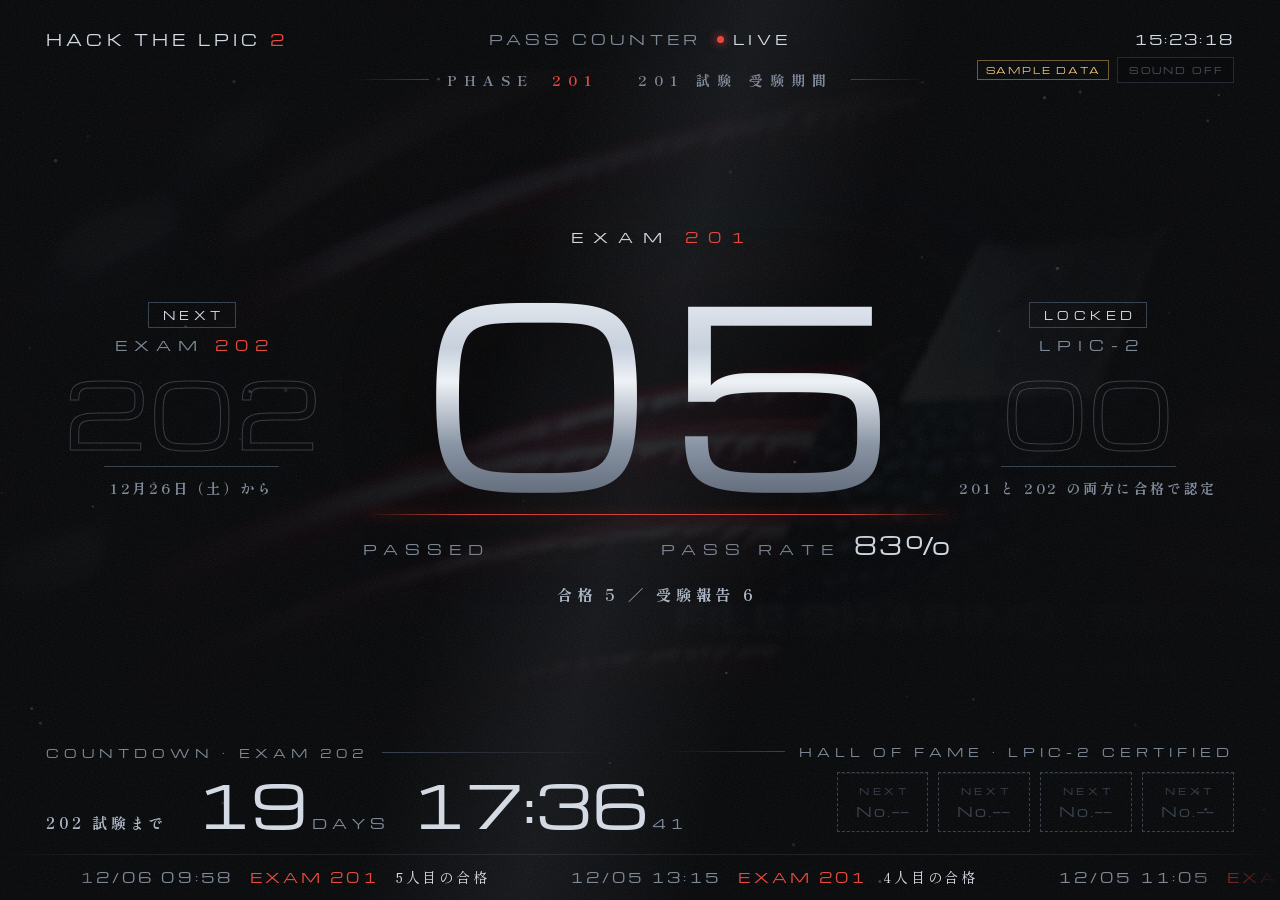
==== index.html @ f45671de "Add HACK THE LPIC 2 pass counter Co-Authored-By: Claude Opus 5.5 <noreply@anthropic.com>" ====
<!doctype html>
<html lang="ja">
<head>
<meta charset="utf-8">
<meta name="viewport" content="width=device-width,initial-scale=1">
<meta name="robots" content="noindex, nofollow">
<title>HACK THE LPIC 2 — PASS COUNTER</title>
<link rel="preconnect" href="https://fonts.googleapis.com">
<link rel="preconnect" href="https://fonts.gstatic.com" crossorigin>
<link rel="stylesheet" href="https://fonts.googleapis.com/css2?family=Michroma&family=Shippori+Mincho+B1:wght@700;800&family=Zen+Kaku+Gothic+New:wght@400;500;700&display=swap">
<link rel="stylesheet" href="style.css">
</head>
<body>
<div class="bg" id="bgA"></div><div class="bg" id="bgB"></div>
<div class="shade"></div><div class="sweep"></div><canvas id="dust"></canvas><div class="grain"></div>

<div class="screen">
  <header>
    <div class="top">
      <div class="logo">HACK THE LPIC <i>2</i></div>
      <div class="mid"><span>PASS COUNTER</span><span class="live">LIVE</span></div>
      <div class="clock" id="clock">--:--:--</div>
    </div>
    <div class="phase-wrap"><div class="phase" id="phase"></div></div>
  </header>

  <main class="stage" id="stage">
    <div class="flank" id="left"></div>
    <div class="hero" id="hero">
      <div class="eyebrow-x" id="heroTag"></div>
      <div class="big"><div class="odo glint" id="heroNum"></div></div>
      <div class="hair"></div>
      <div class="labels"><span>PASSED</span><span>PASS RATE<b id="heroRate">—</b></span></div>
      <div class="under" id="heroUnder"></div>
    </div>
    <div class="flank" id="right"></div>
  </main>

  <div class="lower">
    <section>
      <div class="cap" id="cdCap">COUNTDOWN</div>
      <div class="count" id="cd"></div>
    </section>
    <section class="right">
      <div class="cap">HALL OF FAME · LPIC-2 CERTIFIED</div>
      <div class="plates" id="plates"></div>
    </section>
  </div>

  <div class="tick" id="tick"><div class="run" id="run"></div></div>
</div>

<div class="status" id="status" hidden>更新できませんでした（再試行中）</div>
<div class="corner"><div class="sample" id="sample" hidden>SAMPLE DATA</div><button class="sound" id="sound" type="button" aria-pressed="false">SOUND OFF</button></div>

<div id="ev" aria-live="polite">
  <video id="vPass" playsinline preload="auto" muted></video>
  <video id="vCert" playsinline preload="auto" muted></video>
  <div class="bars"></div>
  <div class="card">
    <div class="e1" id="eve"></div>
    <div class="n"><span id="evn">00</span></div>
    <div class="h"></div>
    <div class="lb"><span id="evl1">PASSED</span><span id="evl2">No.00</span></div>
    <div class="jp" id="evj"></div>
  </div>
</div>

<button id="demoBtn" type="button" hidden>DEMO ▾</button>
<div class="ctl" id="ctl">
  <button data-phase="auto" type="button">PHASE AUTO</button>
  <button data-phase="201" type="button">PHASE 201</button>
  <button data-phase="202" type="button">PHASE 202</button>
  <button id="simPass" type="button">SIMULATE PASS</button>
  <button id="simCert" type="button">SIMULATE CERTIFIED</button>
  <button id="simMile" type="button">SIMULATE MILESTONE</button>
</div>

<script src="config.js"></script>
<script src="app.js"></script>
</body>
</html>
---- style.css ----
/* HACK THE LPIC 2 — PASS COUNTER
   文法：巨大な金属数字＋赤い細線＋字間の広い小さなラベル＋暗い実写背景 */
:root{
  --ink:#06080c;--panel:#0c1017;--steel:#d3dae4;--dim:#7f8a99;--faint:#3a4350;
  --line:rgba(170,186,206,.16);--red:#e8493f;--red-deep:#a92a24;--soft:#aeb8c6;
  --f-wide:"Michroma","Eurostile","Arial Black",sans-serif;
  --f-min:"Shippori Mincho B1","Hiragino Mincho ProN","Yu Mincho",serif;
  --f-body:"Zen Kaku Gothic New","Hiragino Sans","Yu Gothic",system-ui,sans-serif;
  --metal:linear-gradient(180deg,#f7f9fc 0%,#c7d0dc 36%,#eef2f6 50%,#8994a4 76%,#5d6776 100%);
  --metal-red:linear-gradient(180deg,#ff8e80 0%,#ef4a3f 46%,#a3211c 100%);
}
*{box-sizing:border-box}
[hidden]{display:none!important}
html,body{margin:0;height:100%;background:#040507;color:var(--steel);font-family:var(--f-body);overflow:hidden}
button{font:inherit}

/* ---------- atmosphere ---------- */
.bg{position:fixed;inset:-6%;background-size:cover;background-position:center;opacity:0;transition:opacity 3s ease;animation:push 60s ease-in-out infinite alternate}
.bg.on{opacity:.34}
@keyframes push{from{transform:scale(1.02) translate3d(0,0,0)}to{transform:scale(1.14) translate3d(-1.5%,-1%,0)}}
.shade{position:fixed;inset:0;pointer-events:none;background:
  radial-gradient(ellipse 60% 55% at 50% 42%,rgba(4,5,7,.15),rgba(4,5,7,.78) 62%,rgba(4,5,7,.97) 100%),
  linear-gradient(180deg,rgba(4,5,7,.75),rgba(4,5,7,.15) 30%,rgba(4,5,7,.25) 65%,rgba(4,5,7,.95))}
.sweep{position:fixed;inset:-20%;pointer-events:none;background:linear-gradient(105deg,transparent 42%,rgba(190,210,235,.07) 50%,transparent 58%);animation:sw 14s ease-in-out infinite}
@keyframes sw{0%,55%{transform:translateX(-60%)}100%{transform:translateX(60%)}}
.grain{position:fixed;inset:-50%;pointer-events:none;opacity:.08;background-image:url("data:image/svg+xml;utf8,<svg xmlns='http://www.w3.org/2000/svg' width='160' height='160'><filter id='n'><feTurbulence type='fractalNoise' baseFrequency='.85' numOctaves='2' stitchTiles='stitch'/><feColorMatrix values='0 0 0 0 1 0 0 0 0 1 0 0 0 0 1 0 0 0 .9 0'/></filter><rect width='100%' height='100%' filter='url(%23n)'/></svg>");animation:gr .9s steps(5) infinite}
@keyframes gr{20%{transform:translate(-3%,2%)}40%{transform:translate(2%,-3%)}60%{transform:translate(-2%,-1%)}80%{transform:translate(3%,2%)}}
#dust{position:fixed;inset:0;width:100%;height:100%;pointer-events:none}

/* ---------- frame ---------- */
.screen{position:relative;height:100%;display:grid;grid-template-rows:auto 1fr auto auto;padding:3.2vh max(16px,3.6vw) 0}
.top{display:grid;grid-template-columns:1fr auto 1fr;align-items:center;font-family:var(--f-wide);font-size:14px;letter-spacing:.3em;color:var(--dim)}
.top .logo{color:var(--steel);font-size:15px;white-space:nowrap}.top .logo i{font-style:normal;color:var(--red)}
.top .mid{display:flex;align-items:center;gap:16px}
.live{display:inline-flex;align-items:center;gap:9px;color:var(--steel)}
.live::before{content:"";width:7px;height:7px;border-radius:50%;background:var(--red);box-shadow:0 0 10px var(--red);animation:lv 2s ease-in-out infinite}
@keyframes lv{50%{opacity:.25}}
.top .clock{justify-self:end;letter-spacing:.14em;color:var(--steel);font-variant-numeric:tabular-nums}
.phase-wrap{display:grid}
.phase{justify-self:center;margin-top:2.2vh;font-family:var(--f-min);font-weight:700;font-size:clamp(14px,1.05vw,18px);letter-spacing:.5em;color:var(--dim);display:flex;align-items:center;gap:18px;white-space:nowrap}
.phase::before,.phase::after{content:"";width:6vw;height:1px;background:linear-gradient(90deg,transparent,var(--faint))}
.phase::after{transform:scaleX(-1)}
.phase b{color:var(--red);font-weight:700}

/* ---------- stage ---------- */
.stage{display:grid;grid-template-columns:1fr minmax(0,1.9fr) 1fr;align-items:center;gap:2vw}
.hero{display:grid;justify-items:center;text-align:center;transition:opacity 1s ease,transform 1.4s cubic-bezier(.7,0,.2,1),filter 1.2s ease}
.eyebrow-x{font-family:var(--f-wide);font-size:clamp(14px,1vw,17px);letter-spacing:.7em;color:var(--steel);padding-left:.7em}
.eyebrow-x b{color:var(--red);font-weight:400}
.big{font-family:var(--f-wide);line-height:1;font-size:clamp(170px,19vw,360px);margin:1.4vh 0 0;display:flex;filter:drop-shadow(0 18px 40px rgba(0,0,0,.6))}
.hair{width:min(46vw,860px);height:1px;background:linear-gradient(90deg,transparent,var(--red) 18%,var(--red) 82%,transparent);box-shadow:0 0 14px rgba(232,73,63,.8);margin-top:1.2vh}
.labels{width:min(46vw,860px);display:flex;justify-content:space-between;align-items:baseline;margin-top:1.4vh;font-family:var(--f-wide);font-size:clamp(14px,.85vw,15px);letter-spacing:.5em;color:var(--dim)}
.labels b{color:var(--steel);font-weight:400;letter-spacing:.1em;font-size:1.7em;margin-left:.6em}
.under{margin-top:2.4vh;font-family:var(--f-min);font-weight:700;font-size:clamp(15px,1.2vw,21px);letter-spacing:.3em;color:var(--soft)}

/* odometer — glint runs inside the letterforms only */
.odo{display:flex;height:1em;overflow:hidden}
.odo .col{display:flex;flex-direction:column;transition:transform 2.6s cubic-bezier(.16,1,.3,1)}
.odo .col span{height:1em;display:block;background:linear-gradient(100deg,transparent 42%,rgba(255,255,255,.95) 50%,transparent 58%) 160% 0/250% 100% no-repeat,var(--metal);-webkit-background-clip:text;background-clip:text;color:transparent}
.odo.red .col span{background:linear-gradient(100deg,transparent 42%,rgba(255,220,214,.9) 50%,transparent 58%) 160% 0/250% 100% no-repeat,var(--metal-red);-webkit-background-clip:text;background-clip:text}
.glint .col span{animation:gl 9s ease-in-out infinite}
@keyframes gl{0%,80%{background-position:160% 0,0 0}100%{background-position:-60% 0,0 0}}

/* flanks */
.flank{display:grid;justify-items:center;text-align:center;gap:1.2vh;position:relative;transition:opacity 1.2s ease,transform 1.4s cubic-bezier(.2,.8,.2,1)}
.flank .tag{font-family:var(--f-wide);font-size:clamp(14px,.8vw,15px);letter-spacing:.5em;color:var(--dim);padding-left:.5em;white-space:nowrap}
.flank .tag b{color:var(--red);font-weight:400}
.flank .num{font-family:var(--f-wide);font-size:clamp(70px,7vw,140px);line-height:1;display:flex}
.flank .hl{width:60%;height:1px;background:var(--faint)}
.flank .meta{font-family:var(--f-wide);font-size:14px;letter-spacing:.3em;color:var(--dim)}
.flank .meta b{color:var(--steel);font-weight:400;font-size:1.5em;letter-spacing:.06em;margin-left:.4em}
.flank .jp{font-family:var(--f-min);font-weight:700;font-size:clamp(14px,1vw,17px);letter-spacing:.2em;color:var(--soft)}
.flank.cert .hl{background:linear-gradient(90deg,transparent,var(--red),transparent);box-shadow:0 0 10px rgba(232,73,63,.6)}
.flank.locked .num{color:transparent;-webkit-text-stroke:1px rgba(170,186,206,.28)}
.flank.locked .jp{color:var(--dim)}
.flank .stamp{position:absolute;top:-3.6vh;font-family:var(--f-wide);font-size:11px;letter-spacing:.4em;color:var(--steel);border:1px solid var(--faint);padding:4px 10px 4px 14px;white-space:nowrap}
.flank.final .stamp{border-color:var(--steel)}
.flank.cert .stamp{border-color:var(--red);color:#fff}

/* phase 201 → 202 hand-off: 201 steps back to the left, FINAL is stamped */
.stage.retire .hero{opacity:0;transform:translateX(-62%) scale(.42);filter:blur(2px)}
.stage.retire .flank{opacity:0}
.stage.arrive .hero,.stage.arrive .flank{transition:none}
.stage.arrive .hero{animation:arrive 1.6s cubic-bezier(.2,.8,.2,1) both}
.stage.arrive #left{animation:settle 1.2s ease both}
.stage.arrive #right{animation:fadein 1.6s .6s ease both}
.stage.arrive #left .stamp{animation:press .7s 1s cubic-bezier(.2,1.4,.4,1) both}
@keyframes arrive{from{opacity:0;filter:blur(14px);transform:scale(1.04)}}
@keyframes settle{from{opacity:0;transform:translateX(8%)}}
@keyframes fadein{from{opacity:0}}
@keyframes press{from{opacity:0;transform:scale(1.9)}60%{opacity:1}to{opacity:1;transform:none}}

/* ---------- lower third ---------- */
.lower{display:grid;grid-template-columns:minmax(0,1fr) minmax(0,1fr);gap:4vw;align-items:end;padding-bottom:2.4vh}
.cap{font-family:var(--f-wide);font-size:12px;letter-spacing:.42em;color:var(--dim);display:flex;align-items:center;gap:14px;margin-bottom:1.4vh;white-space:nowrap}
.cap::after{content:"";flex:1;height:1px;background:linear-gradient(90deg,var(--faint),transparent)}
.right .cap{flex-direction:row-reverse}
.right .cap::after{background:linear-gradient(270deg,var(--faint),transparent)}
.count{display:flex;align-items:baseline;gap:clamp(14px,1.6vw,28px);font-family:var(--f-wide);line-height:1}
.count .v{font-size:clamp(44px,4.6vw,88px);font-variant-numeric:tabular-nums;white-space:nowrap}
.count .u{font-size:14px;letter-spacing:.3em;color:var(--dim);margin-left:.3em}
.count .ex{white-space:nowrap;font-family:var(--f-min);font-weight:700;font-size:clamp(15px,1.1vw,19px);letter-spacing:.25em;color:var(--soft);margin-right:.6vw}
.plates{display:flex;flex-wrap:wrap;gap:10px;justify-content:flex-end}
.plate{position:relative;font-family:var(--f-wide);font-size:clamp(14px,1vw,17px);letter-spacing:.14em;padding:12px 18px 10px;border:1px solid rgba(232,73,63,.55);background:linear-gradient(180deg,rgba(168,34,29,.22),rgba(8,10,14,.6));box-shadow:inset 0 1px 0 rgba(255,255,255,.06)}
.plate em{font-style:normal;background:var(--metal);-webkit-background-clip:text;background-clip:text;color:transparent}
.plate small{display:block;font-size:9px;letter-spacing:.4em;color:var(--red);margin-bottom:4px}
.plate.empty{border:1px dashed var(--faint);background:none;color:var(--faint)}
.plate.empty small{color:var(--faint)}
.plate.land{animation:land 1.4s cubic-bezier(.2,1,.3,1) both}
@keyframes land{from{opacity:0;transform:translateY(-30px);filter:blur(8px)}}
.right{text-align:right}

/* ticker: a single quiet line, like broadcast credits */
.tick{position:relative;margin:0 calc(-1*max(16px,3.6vw));border-top:1px solid rgba(170,186,206,.12);height:46px;overflow:hidden;display:flex;align-items:center;-webkit-mask-image:linear-gradient(90deg,transparent,#000 8%,#000 92%,transparent);mask-image:linear-gradient(90deg,transparent,#000 8%,#000 92%,transparent)}
.tick .run{display:flex;gap:80px;white-space:nowrap;animation:run 60s linear infinite;padding-left:80px;font-family:var(--f-wide);font-size:14px;letter-spacing:.22em;color:var(--dim)}
.tick .run span{flex:none}
.tick .run span b{color:var(--steel);font-weight:400;font-family:var(--f-min);letter-spacing:.2em}
.tick .run span i{font-style:normal;color:var(--red)}
.tick .run.still{animation:none;justify-content:center;width:100%;padding:0}
@keyframes run{to{transform:translateX(-50%)}}

/* status / controls */
.status{position:fixed;left:50%;bottom:54px;transform:translateX(-50%);z-index:20;font-family:var(--f-body);font-size:14px;letter-spacing:.12em;color:#c9a27a;background:rgba(6,8,12,.7);padding:4px 12px;border:1px solid rgba(201,162,122,.3)}
.corner{position:fixed;right:max(16px,3.6vw);top:calc(3.2vh + 28px);z-index:40;display:flex;gap:8px;align-items:center}
.sound{font-family:var(--f-wide);font-size:9px;letter-spacing:.24em;color:var(--dim);background:rgba(6,8,12,.6);border:1px solid var(--faint);padding:6px 9px 6px 11px;cursor:pointer;opacity:.55;transition:opacity .3s}
.sound:hover,.sound.on{opacity:1;color:var(--steel)}
.sound.on{border-color:rgba(232,73,63,.6)}
.sample{font-family:var(--f-wide);font-size:9px;letter-spacing:.2em;color:#f0c27e;border:1px solid rgba(240,184,96,.45);padding:3px 8px;z-index:5}
#demoBtn{position:fixed;right:max(16px,3.6vw);top:calc(3.2vh + 62px);z-index:61}
.ctl{position:fixed;right:max(16px,3.6vw);top:calc(3.2vh + 94px);z-index:61;display:none;flex-direction:column;gap:6px;align-items:stretch}
.ctl.open{display:flex}
#demoBtn,.ctl button{font-family:var(--f-wide);font-size:9px;letter-spacing:.2em;color:#f0c27e;background:rgba(6,8,12,.85);border:1px solid rgba(240,184,96,.45);padding:7px 10px;cursor:pointer}
.ctl button:hover,.ctl button.on{background:rgba(240,184,96,.16)}

/* ================= PASS EVENT — trailer grammar ================= */
#ev{position:fixed;inset:0;z-index:50;visibility:hidden;background:#000;opacity:0;transition:opacity .8s ease,visibility 0s .8s}
#ev.on{visibility:visible;opacity:1;transition:opacity .8s ease}
#ev video{position:absolute;inset:0;width:100%;height:100%;object-fit:cover;opacity:0;transition:opacity 1.2s ease;filter:brightness(.62) contrast(1.05);display:none}
#ev.k-pass #vPass,#ev.k-cert #vCert{display:block}
#ev.play video{opacity:1}
#ev.cert video{filter:brightness(.92) contrast(1.05)}
#ev .bars::before,#ev .bars::after{content:"";position:absolute;left:0;right:0;height:12vh;background:#000;z-index:2}
#ev .bars::before{top:0}#ev .bars::after{bottom:0}
#ev .card{position:absolute;inset:0;z-index:3;display:grid;place-items:center;align-content:center;text-align:center;padding:0 16px}
#ev .card::before{content:"";position:absolute;inset:0;background:radial-gradient(ellipse 45% 40% at 50% 46%,rgba(0,0,0,.55),transparent 75%);z-index:-1}
#ev .e1{font-family:var(--f-wide);font-size:clamp(14px,1vw,17px);letter-spacing:.8em;padding-left:.8em;color:var(--steel);opacity:0}
#ev .e1 b{color:var(--red);font-weight:400}
#ev .n{font-family:var(--f-wide);font-size:clamp(150px,22vw,420px);line-height:1;margin-top:2vh;opacity:0}
#ev .n span{background:var(--metal);-webkit-background-clip:text;background-clip:text;color:transparent}
#ev.cert .n span{background:var(--metal-red);-webkit-background-clip:text;background-clip:text}
#ev .h{width:min(52vw,980px);height:1px;background:linear-gradient(90deg,transparent,var(--red) 15%,var(--red) 85%,transparent);box-shadow:0 0 16px rgba(232,73,63,.9);margin-top:1.6vh;transform:scaleX(0)}
#ev .lb{width:min(52vw,980px);display:flex;justify-content:space-between;align-items:baseline;margin-top:1.6vh;font-family:var(--f-wide);font-size:clamp(14px,.9vw,15px);letter-spacing:.6em;color:var(--dim);opacity:0}
#ev .jp{margin-top:4vh;font-family:var(--f-min);font-weight:800;font-size:clamp(22px,2.4vw,44px);letter-spacing:.32em;color:#e6ebf1;opacity:0}
#ev.show .e1{animation:in .9s .1s ease both}
#ev.show .n{animation:numin 1.8s .3s cubic-bezier(.2,.8,.2,1) both}
#ev.show .h{animation:hair 1.2s .9s cubic-bezier(.7,0,.2,1) both}
#ev.show .lb{animation:in 1s 1.5s ease both}
#ev.show .jp{animation:in 1.2s 2s ease both}
@keyframes in{from{opacity:0;letter-spacing:1.2em}to{opacity:1}}
@keyframes numin{from{opacity:0;transform:scale(1.08);filter:blur(18px)}to{opacity:1;transform:none;filter:blur(0)}}
@keyframes hair{to{transform:scaleX(1)}}
/* certified: the trailer's "LPIC-1 → LPIC-2" shot is the title; our type sits quietly beneath it */
#ev.cert .e1,#ev.cert .n{display:none}
#ev.cert .card{align-content:end;padding-bottom:16vh}
#ev.cert .card::before{background:linear-gradient(0deg,rgba(0,0,0,.6),transparent 40%)}
#ev.cert .lb span:last-child,#ev.mile .lb span:last-child{color:var(--red);font-size:1.5em;letter-spacing:.2em}
/* no video available: the numeral carries the certified moment on black */
#ev.cert.novideo .e1,#ev.cert.novideo .n{display:block}
#ev.cert.novideo .card{align-content:center;padding-bottom:0}
/* milestone: same grammar, no footage */
#ev.mile .jp{display:none}
#ev.mile .h,#ev.mile .lb{width:min(40vw,760px)}

@media (max-width:900px){
  html,body{height:auto;min-height:100%;overflow-x:hidden;overflow-y:auto}
  .screen{height:auto;min-height:100vh}
  .count{flex-wrap:wrap}
  .top{grid-template-columns:1fr auto;row-gap:8px}
  .top .mid{grid-column:1/-1;grid-row:2;justify-content:flex-start}
  .top .mid span:first-child{display:none}
  .top{font-size:12px;letter-spacing:.16em}
  .top .logo{font-size:13px}
  .corner{top:calc(3.2vh + 30px)}
  .labels{font-size:12px}
  .labels b{font-size:1.5em}
  .cap{letter-spacing:.24em;font-size:11px}
  .phase{letter-spacing:.2em;gap:8px;font-size:13px;margin-top:3vh}
  .phase::before,.phase::after{display:none}
  .stage{grid-template-columns:1fr;gap:7vh;padding:6vh 0 5vh}
  .hero{order:-1}
  .big{font-size:min(40vw,240px)}
  .labels,.hair{width:min(86vw,560px)}
  .labels{letter-spacing:.2em;white-space:nowrap}
  .flank .num{font-size:min(20vw,110px)}
  .lower{grid-template-columns:1fr;gap:5vh}
  .plates{justify-content:flex-start}
  .right{text-align:left}
  .right .cap{flex-direction:row}
  .right .cap::after{background:linear-gradient(90deg,var(--faint),transparent)}
  .tick{margin-top:3vh}
  #ev .h,#ev .lb,#ev.mile .h,#ev.mile .lb{width:86vw}
  #ev .lb{letter-spacing:.3em}
  #ev .jp{letter-spacing:.18em}
  #ev .bars::before,#ev .bars::after{height:9vh}
}
@media (prefers-reduced-motion:reduce){
  .bg,.sweep,.grain,.glint .col span{animation:none}
}
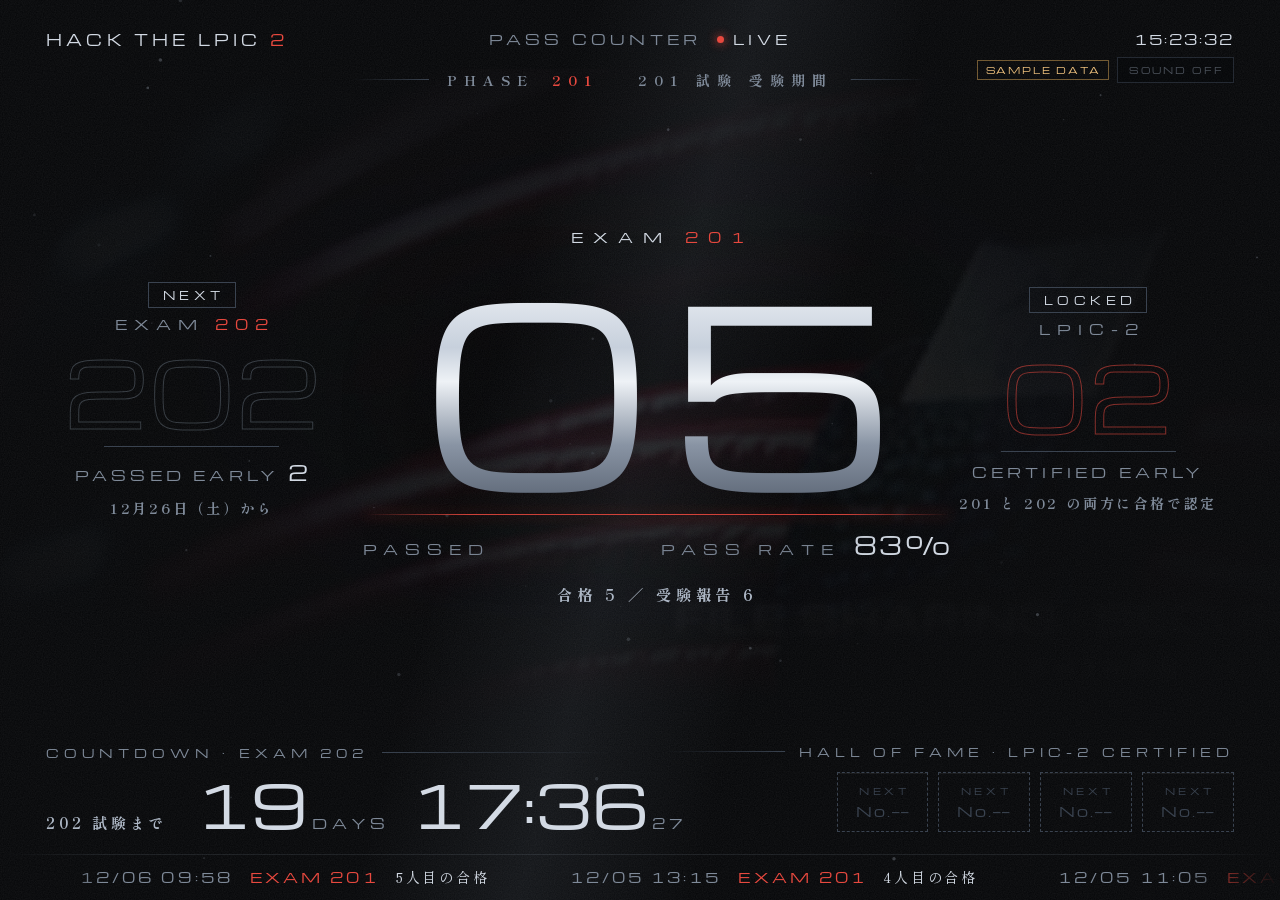
==== commit 565e7f2a: "Support exam-management sheet layout, early takers, and progress interlude - Read the side-by-side 2" ====
--- a/index.html
+++ b/index.html
@@ -34,6 +34,13 @@
       <div class="under" id="heroUnder"></div>
     </div>
     <div class="flank" id="right"></div>
+    <section class="prog" id="prog" aria-hidden="true">
+      <div class="eyebrow-x" id="progTag"></div>
+      <div class="prog-title">定着確認課題　提出状況</div>
+      <div class="prog-row" id="progRow"></div>
+      <div class="hair"></div>
+      <div class="under">提出者数</div>
+    </section>
   </main>
 
   <div class="lower">
@@ -74,6 +81,7 @@
   <button id="simPass" type="button">SIMULATE PASS</button>
   <button id="simCert" type="button">SIMULATE CERTIFIED</button>
   <button id="simMile" type="button">SIMULATE MILESTONE</button>
+  <button id="showProg" type="button">SHOW PROGRESS</button>
 </div>
 
 <script src="config.js"></script>
--- a/style.css
+++ b/style.css
@@ -43,7 +43,7 @@
 .phase b{color:var(--red);font-weight:700}
 
 /* ---------- stage ---------- */
-.stage{display:grid;grid-template-columns:1fr minmax(0,1.9fr) 1fr;align-items:center;gap:2vw}
+.stage{position:relative;display:grid;grid-template-columns:1fr minmax(0,1.9fr) 1fr;align-items:center;gap:2vw}
 .hero{display:grid;justify-items:center;text-align:center;transition:opacity 1s ease,transform 1.4s cubic-bezier(.7,0,.2,1),filter 1.2s ease}
 .eyebrow-x{font-family:var(--f-wide);font-size:clamp(14px,1vw,17px);letter-spacing:.7em;color:var(--steel);padding-left:.7em}
 .eyebrow-x b{color:var(--red);font-weight:400}
@@ -62,7 +62,7 @@
 @keyframes gl{0%,80%{background-position:160% 0,0 0}100%{background-position:-60% 0,0 0}}
 
 /* flanks */
-.flank{display:grid;justify-items:center;text-align:center;gap:1.2vh;position:relative;transition:opacity 1.2s ease,transform 1.4s cubic-bezier(.2,.8,.2,1)}
+.flank{display:grid;justify-items:center;text-align:center;gap:1.2vh;position:relative;transition:opacity 1.2s ease,transform 1.4s cubic-bezier(.2,.8,.2,1),filter 1.2s ease}
 .flank .tag{font-family:var(--f-wide);font-size:clamp(14px,.8vw,15px);letter-spacing:.5em;color:var(--dim);padding-left:.5em;white-space:nowrap}
 .flank .tag b{color:var(--red);font-weight:400}
 .flank .num{font-family:var(--f-wide);font-size:clamp(70px,7vw,140px);line-height:1;display:flex}
@@ -76,6 +76,24 @@
 .flank .stamp{position:absolute;top:-3.6vh;font-family:var(--f-wide);font-size:11px;letter-spacing:.4em;color:var(--steel);border:1px solid var(--faint);padding:4px 10px 4px 14px;white-space:nowrap}
 .flank.final .stamp{border-color:var(--steel)}
 .flank.cert .stamp{border-color:var(--red);color:#fff}
+
+/* early takers (PHASE 201): quiet hint only */
+.flank .early{white-space:nowrap}
+.flank.locked.has .num{-webkit-text-stroke:1px rgba(232,73,63,.55)}
+
+/* progress interlude: same grammar — metal numerals, one red hairline, wide labels */
+.prog{position:absolute;inset:0;display:grid;justify-items:center;align-content:center;text-align:center;opacity:0;pointer-events:none;transition:opacity 1.2s ease}
+.stage.interlude .prog{opacity:1}
+.stage.interlude>.hero,.stage.interlude>.flank{opacity:0;filter:blur(6px)}
+.prog-title{margin-top:1.8vh;font-family:var(--f-min);font-weight:700;font-size:clamp(16px,1.3vw,24px);letter-spacing:.4em;color:var(--soft)}
+.prog-row{width:min(72vw,1320px);display:grid;grid-template-columns:repeat(4,1fr);justify-items:center;margin-top:4.5vh}
+.station{display:grid;justify-items:center;gap:2.2vh;position:relative;width:100%}
+.station+.station::before{content:"";position:absolute;left:0;top:12%;height:58%;width:1px;background:linear-gradient(180deg,transparent,var(--faint),transparent)}
+.station .odo{font-family:var(--f-wide);font-size:clamp(64px,6vw,120px);line-height:1;filter:drop-shadow(0 14px 30px rgba(0,0,0,.6))}
+.prog .hair{width:min(72vw,1320px);margin-top:2.6vh}
+.station .lbl{font-family:var(--f-wide);font-size:14px;letter-spacing:.5em;padding-left:.5em;color:var(--dim);white-space:nowrap}
+.station .lbl i{font-style:normal;font-family:var(--f-min);font-weight:700;color:var(--red);letter-spacing:0;margin-left:.2em;font-size:1.3em}
+.prog .under{margin-top:3.4vh}
 
 /* phase 201 → 202 hand-off: 201 steps back to the left, FINAL is stamped */
 .stage.retire .hero{opacity:0;transform:translateX(-62%) scale(.42);filter:blur(2px)}
@@ -199,6 +217,11 @@
   .right .cap::after{background:linear-gradient(90deg,var(--faint),transparent)}
   .tick{margin-top:3vh}
   #ev .h,#ev .lb,#ev.mile .h,#ev.mile .lb{width:86vw}
+  .prog-row,.prog .hair{width:92vw}
+  .prog-row{grid-template-columns:repeat(2,1fr);row-gap:4vh}
+  .station:nth-child(3)::before{display:none}
+  .station .odo{font-size:19vw}
+  .station .lbl{font-size:12px;letter-spacing:.3em}
   #ev .lb{letter-spacing:.3em}
   #ev .jp{letter-spacing:.18em}
   #ev .bars::before,#ev .bars::after{height:9vh}
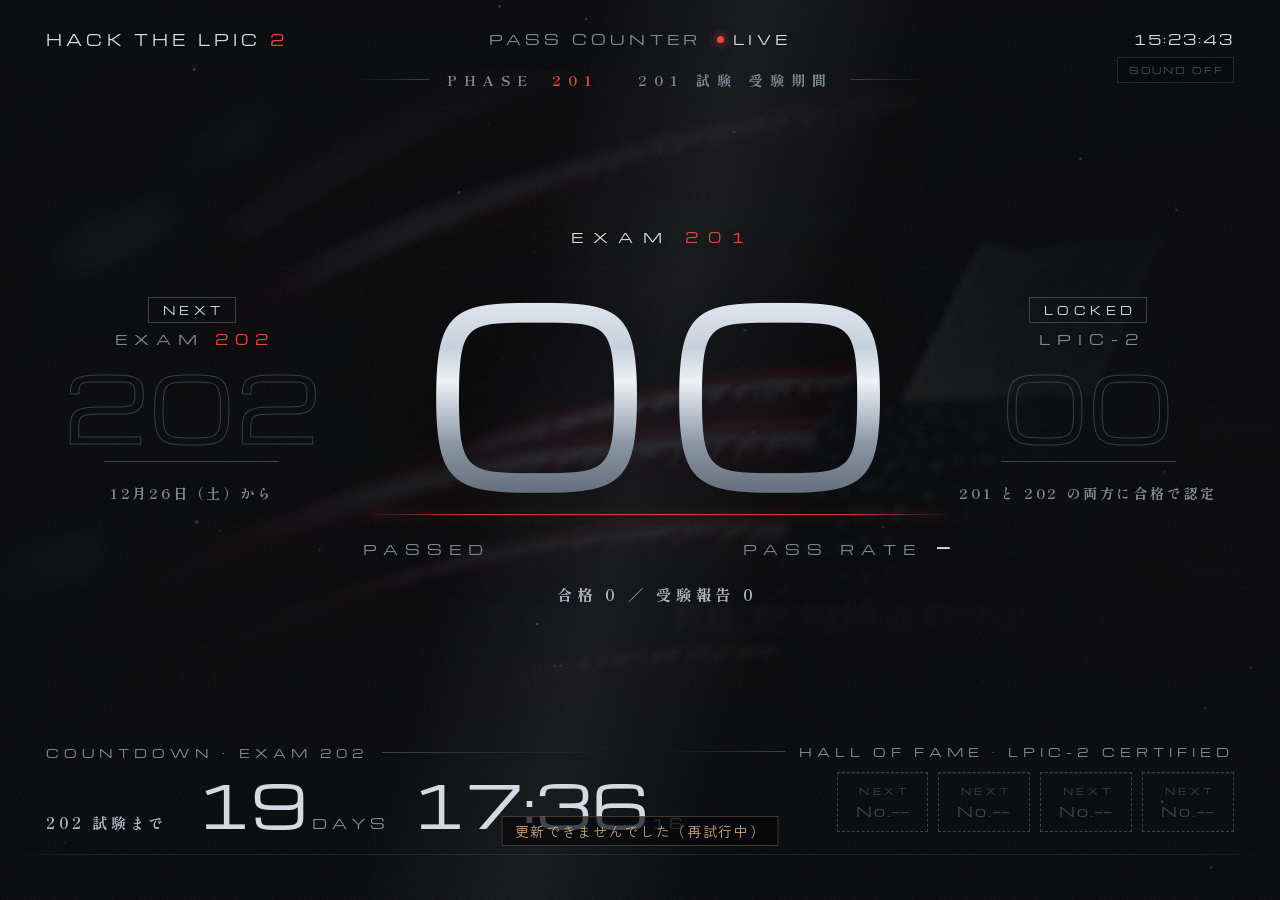
==== commit a1ccf092: "Version asset URLs to avoid stale cached scripts Co-Authored-By: Claude Opus 5.5 <noreply@anthropic." ====
--- a/index.html
+++ b/index.html
@@ -8,7 +8,7 @@
 <link rel="preconnect" href="https://fonts.googleapis.com">
 <link rel="preconnect" href="https://fonts.gstatic.com" crossorigin>
 <link rel="stylesheet" href="https://fonts.googleapis.com/css2?family=Michroma&family=Shippori+Mincho+B1:wght@700;800&family=Zen+Kaku+Gothic+New:wght@400;500;700&display=swap">
-<link rel="stylesheet" href="style.css">
+<link rel="stylesheet" href="style.css?v=202611241737">
 </head>
 <body>
 <div class="bg" id="bgA"></div><div class="bg" id="bgB"></div>
@@ -84,7 +84,7 @@
   <button id="showProg" type="button">SHOW PROGRESS</button>
 </div>
 
-<script src="config.js"></script>
-<script src="app.js"></script>
+<script src="config.js?v=202611241737"></script>
+<script src="app.js?v=202611241737"></script>
 </body>
 </html>
